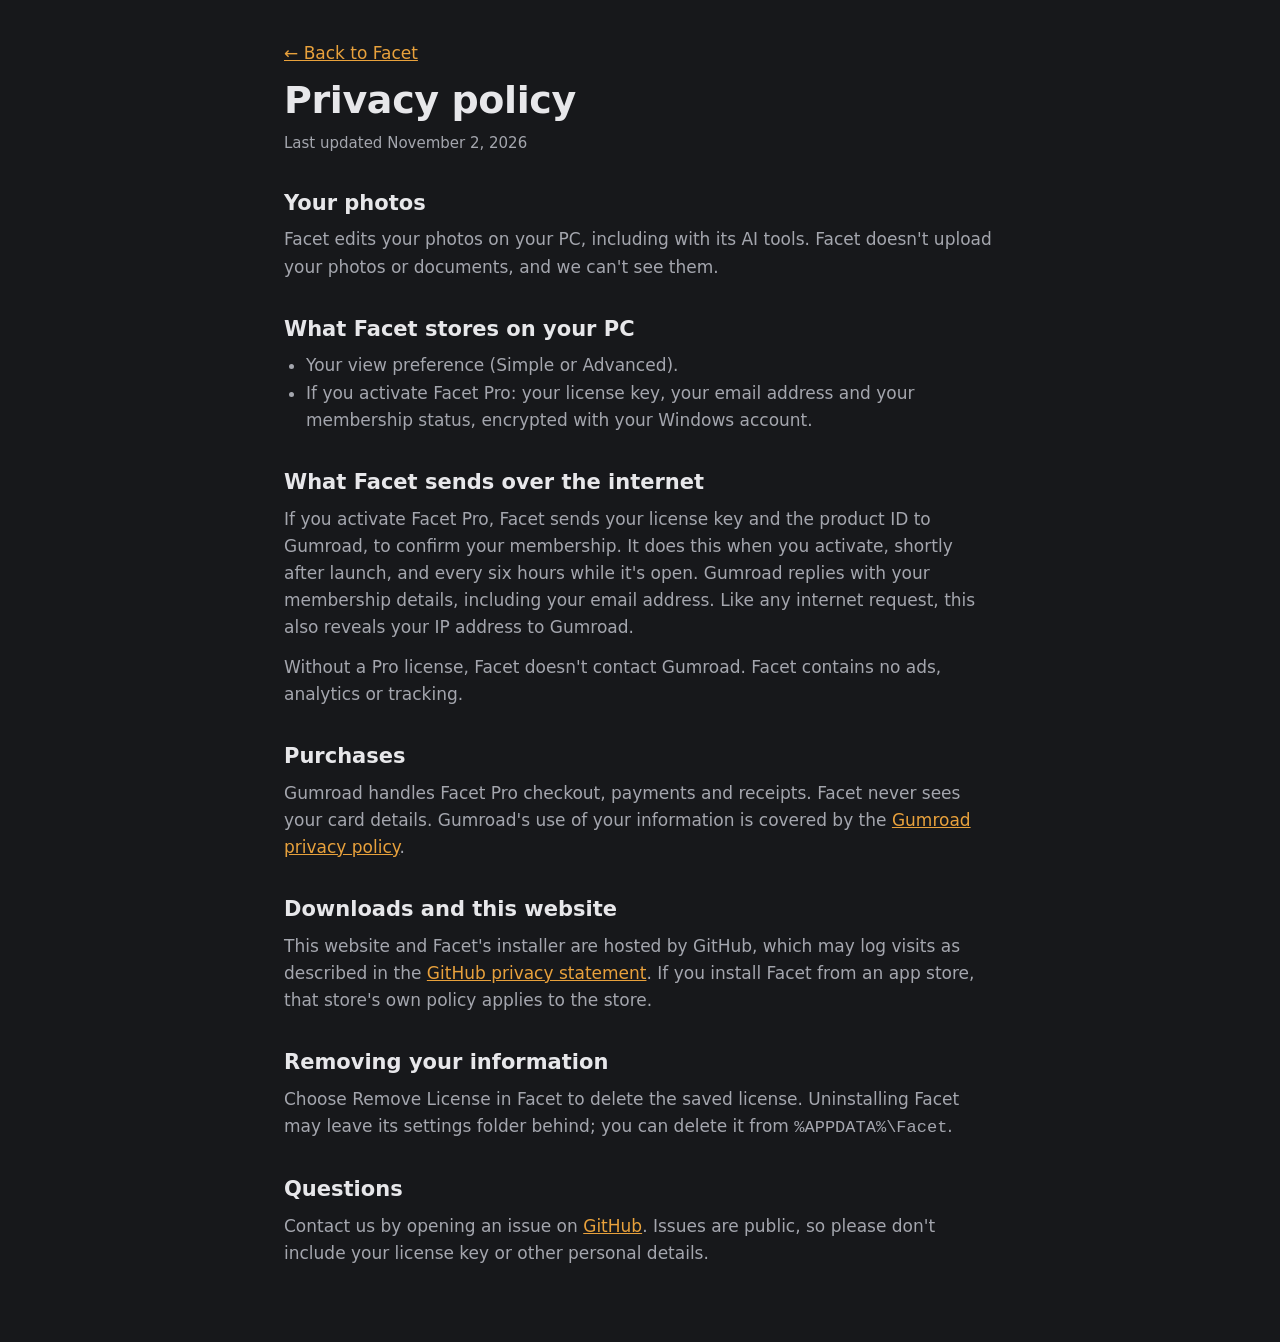
==== privacy.html @ eebb71c5 "Add privacy policy" ====
<!doctype html>
<html lang="en">
<head>
  <meta charset="utf-8">
  <meta name="viewport" content="width=device-width, initial-scale=1">
  <title>Facet privacy policy</title>
  <meta name="description" content="What the Facet photo editor does and doesn't do with your information.">
  <link rel="icon" href="icon.png">
  <style>
    :root { --bg: #17181b; --line: #36383e; --text: #e7e7ea; --muted: #a4a6ae; --accent: #e8a13c; }
    * { box-sizing: border-box; }
    body { margin: 0; background: var(--bg); color: var(--text); font: 17px/1.6 "Segoe UI Variable Text", "Segoe UI", system-ui, sans-serif; }
    main { width: min(760px, 100%); margin: 0 auto; padding: 40px 24px 64px; }
    a { color: var(--accent); }
    h1 { margin: 0 0 8px; font-size: 38px; line-height: 1.15; letter-spacing: -0.01em; }
    h2 { margin: 32px 0 6px; font-size: 21px; }
    p, li { color: var(--muted); }
    p { margin: 0 0 12px; }
    ul { margin: 0 0 12px; padding-left: 22px; }
    .updated { font-size: 15px; }
  </style>
</head>
<body>
  <main>
    <p><a href="./">← Back to Facet</a></p>
    <h1>Privacy policy</h1>
    <p class="updated">Last updated November 2, 2026</p>

    <h2>Your photos</h2>
    <p>Facet edits your photos on your PC, including with its AI tools. Facet doesn't upload your photos or documents, and we can't see them.</p>

    <h2>What Facet stores on your PC</h2>
    <ul>
      <li>Your view preference (Simple or Advanced).</li>
      <li>If you activate Facet Pro: your license key, your email address and your membership status, encrypted with your Windows account.</li>
    </ul>

    <h2>What Facet sends over the internet</h2>
    <p>If you activate Facet Pro, Facet sends your license key and the product ID to Gumroad, to confirm your membership. It does this when you activate, shortly after launch, and every six hours while it's open. Gumroad replies with your membership details, including your email address. Like any internet request, this also reveals your IP address to Gumroad.</p>
    <p>Without a Pro license, Facet doesn't contact Gumroad. Facet contains no ads, analytics or tracking.</p>

    <h2>Purchases</h2>
    <p>Gumroad handles Facet Pro checkout, payments and receipts. Facet never sees your card details. Gumroad's use of your information is covered by the <a href="https://gumroad.com/privacy">Gumroad privacy policy</a>.</p>

    <h2>Downloads and this website</h2>
    <p>This website and Facet's installer are hosted by GitHub, which may log visits as described in the <a href="https://docs.github.com/en/site-policy/privacy-policies/github-general-privacy-statement">GitHub privacy statement</a>. If you install Facet from an app store, that store's own policy applies to the store.</p>

    <h2>Removing your information</h2>
    <p>Choose Remove License in Facet to delete the saved license. Uninstalling Facet may leave its settings folder behind; you can delete it from <code>%APPDATA%\Facet</code>.</p>

    <h2>Questions</h2>
    <p>Contact us by opening an issue on <a href="https://github.com/ProsperTechnology/facet/issues">GitHub</a>. Issues are public, so please don't include your license key or other personal details.</p>
  </main>
</body>
</html>
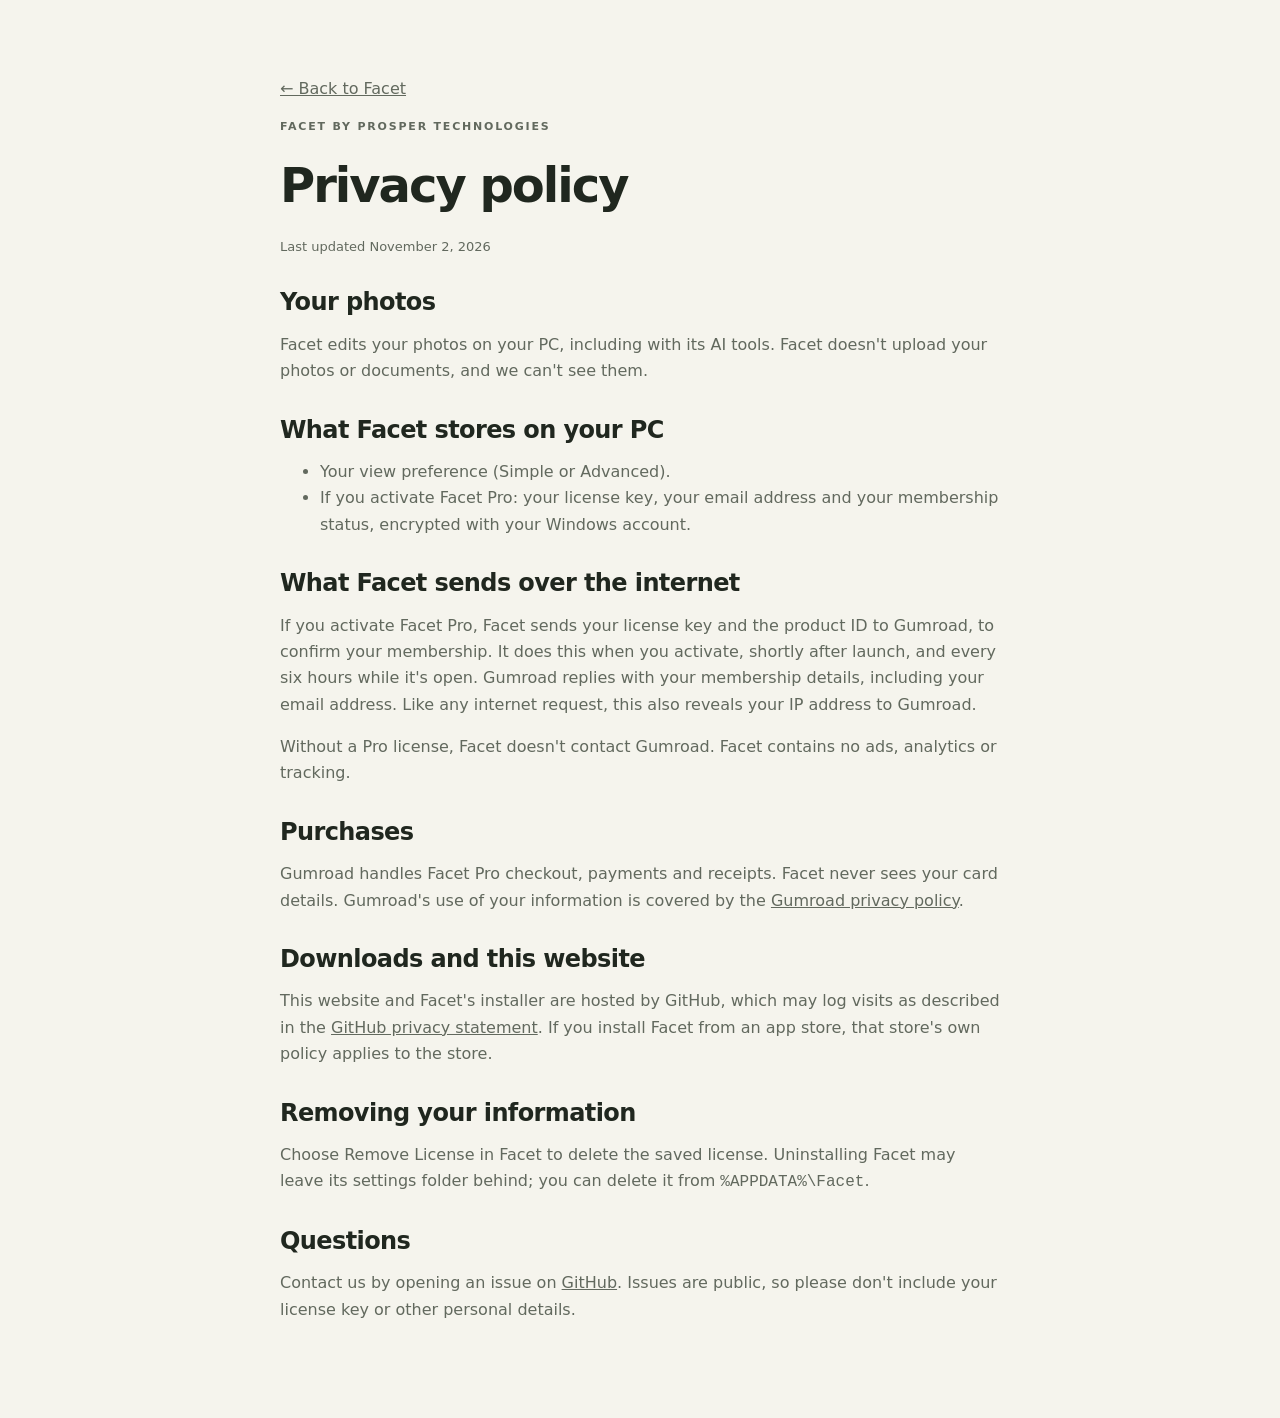
==== commit 82550213: "Modernize Facet website and repository presentation" ====
--- a/privacy.html
+++ b/privacy.html
@@ -6,23 +6,13 @@
   <title>Facet privacy policy</title>
   <meta name="description" content="What the Facet photo editor does and doesn't do with your information.">
   <link rel="icon" href="icon.png">
-  <style>
-    :root { --bg: #17181b; --line: #36383e; --text: #e7e7ea; --muted: #a4a6ae; --accent: #e8a13c; }
-    * { box-sizing: border-box; }
-    body { margin: 0; background: var(--bg); color: var(--text); font: 17px/1.6 "Segoe UI Variable Text", "Segoe UI", system-ui, sans-serif; }
-    main { width: min(760px, 100%); margin: 0 auto; padding: 40px 24px 64px; }
-    a { color: var(--accent); }
-    h1 { margin: 0 0 8px; font-size: 38px; line-height: 1.15; letter-spacing: -0.01em; }
-    h2 { margin: 32px 0 6px; font-size: 21px; }
-    p, li { color: var(--muted); }
-    p { margin: 0 0 12px; }
-    ul { margin: 0 0 12px; padding-left: 22px; }
-    .updated { font-size: 15px; }
-  </style>
+  <meta name="author" content="Prosper Technologies">
+  <link rel="stylesheet" href="styles.css">
 </head>
 <body>
-  <main>
+  <main class="wrap privacy-main">
     <p><a href="./">← Back to Facet</a></p>
+    <p class="eyebrow">FACET BY PROSPER TECHNOLOGIES</p>
     <h1>Privacy policy</h1>
     <p class="updated">Last updated November 2, 2026</p>
 
--- a/styles.css
+++ b/styles.css
@@ -0,0 +1,3 @@
+@charset "UTF-8";
+:root{--bg:#f5f4ed;--ink:#20271f;--muted:#62695e;--line:#d9ddd0;--accent:#d8f36a;--dark:#141b16}*{box-sizing:border-box}html{scroll-behavior:smooth;scroll-padding-top:28px}body{margin:0;background:var(--bg);color:var(--ink);font:16px/1.65 "Segoe UI Variable Text","Segoe UI",system-ui,sans-serif}a{color:inherit}a:focus-visible,summary:focus-visible{outline:3px solid #597125;outline-offset:5px}a:hover{text-underline-offset:5px}img{max-width:100%}.wrap{width:min(1240px,100%);margin:auto;padding-inline:40px}header .wrap{display:flex;align-items:center;justify-content:space-between;gap:24px;min-height:104px;border-bottom:1px solid var(--line)}.brand{display:flex;align-items:center;gap:10px;text-decoration:none;font-size:25px;font-weight:750;letter-spacing:-1px}.brand img{border-radius:8px}.brand-by{font-size:11px;letter-spacing:0;font-weight:500;max-width:90px;line-height:1.3;border-left:1px solid var(--line);padding-left:12px;margin-left:4px;color:var(--muted)}nav{display:flex;align-items:center;gap:30px}nav a{text-decoration:none;font-size:13px;font-weight:600}.nav-download{border:1px solid var(--ink);border-radius:30px;padding:9px 17px}.hero{display:grid;grid-template-columns:1fr 1fr;gap:44px;align-items:center;padding-block:84px 92px}.eyebrow{font-size:11px;letter-spacing:1.8px;font-weight:700;margin:0 0 24px}.hero .eyebrow{letter-spacing:1px;display:flex;align-items:center;gap:9px}.status-dot{width:7px;height:7px;border-radius:50%;background:#638532}h1{font-size:clamp(48px,5.4vw,76px);line-height:1.03;letter-spacing:-4px;margin:0 0 26px;font-weight:650}h1 em{font-family:Georgia,serif;font-weight:400;color:#627443}.lede{font-size:18px;line-height:1.7;max-width:430px;color:var(--muted);margin:0 0 30px}.actions{display:flex;align-items:center;gap:25px;flex-wrap:wrap}.button{display:inline-flex;justify-content:center;align-items:center;gap:24px;border:1px solid var(--ink);border-radius:30px;padding:14px 23px;font-weight:650;font-size:14px;text-decoration:none;transition:background .18s,transform .18s}.button:hover{background:#e8ebdf;transform:translateY(-2px)}.button.primary{background:var(--ink);color:#fff}.button.primary:hover{background:#3c4932}.text-link{font-size:14px;font-weight:600;text-decoration:none}.note{font-size:11px;color:var(--muted);margin:18px 0 0}.hero-art{background:#dce5cd;border-radius:18px;padding:24px 20px 20px;transform:rotate(1deg);box-shadow:0 24px 60px #20271f10}.art-heading{display:flex;justify-content:space-between;font-size:9px;letter-spacing:1.5px;font-weight:700;margin-bottom:28px}.preview-frame{overflow:hidden;border:5px solid #262e25;border-radius:10px;box-shadow:0 18px 26px #20271f26;transform:rotate(-2deg)}.shot{display:block;width:100%;height:auto}.art-caption{display:flex;align-items:center;gap:12px;margin-top:30px}.caption-mark{font-size:40px;line-height:1}.art-caption p{font-size:12px;line-height:1.5;margin:0}.local-badge{font-size:9px;margin-left:auto;border:1px solid #aab69a;border-radius:20px;padding:6px 9px;white-space:nowrap}.trust-strip{border-block:1px solid var(--line)}.trust-strip .wrap{display:flex;justify-content:space-between;align-items:center;gap:20px;padding-block:22px;flex-wrap:wrap}.trust-strip span{font-size:9px;letter-spacing:1.4px;color:var(--muted);font-weight:700}.trust-strip p{font-size:12px;margin:0}.trust-strip p:before{content:"✓";margin-right:9px;color:#627443}section{padding:88px 0}.section-heading{margin-bottom:40px}h2{font-size:clamp(32px,3.8vw,48px);font-weight:600;line-height:1.1;letter-spacing:-2px;margin:0 0 20px}.section-intro{color:var(--muted);max-width:470px;margin:0}.steps{display:grid;grid-template-columns:repeat(3,1fr);gap:32px;list-style:none;counter-reset:step;padding:0;margin:0}.steps li{counter-increment:step;border-top:1px solid var(--line);padding-top:24px}.steps li:before{content:"0" counter(step);display:block;font-size:13px;font-weight:600;color:#728359;margin-bottom:26px}h3{font-size:21px;letter-spacing:-.5px;margin:0 0 10px}.steps p{font-size:15px;color:var(--muted);margin:0;max-width:310px}#pricing{background:var(--dark);color:#f5f4ed}#pricing .eyebrow{color:var(--accent)}#pricing .section-intro{color:#b1b9ac}.plans{display:grid;grid-template-columns:1fr 1fr;gap:22px}.plan{display:flex;flex-direction:column;border:1px solid #495044;border-radius:18px;padding:34px}.plan.pro{background:var(--accent);color:var(--dark);border-color:var(--accent)}.plan-label{font-size:10px;font-weight:650;letter-spacing:1.5px;margin-bottom:24px}.plan h3{font-size:25px}.pill{font-size:10px;vertical-align:middle;letter-spacing:1px;border:1px solid #63742f;border-radius:20px;padding:4px 8px;margin-left:8px}.price{font-size:48px;letter-spacing:-2px;line-height:1.2;margin:14px 0 26px}.price span{font-size:14px;letter-spacing:0;font-weight:400}.plan ul{flex:1;list-style:none;margin:0 0 30px;padding:0}.plan li{font-size:14px;margin:10px 0;padding-left:23px;position:relative}.plan li:before{content:"✓";position:absolute;left:0}.plan:not(.pro) .button{border-color:#717a69;color:#f5f4ed}.plan:not(.pro) .button:hover{background:#303b2d}.faq .wrap{max-width:900px}.faq h2{margin-bottom:36px}details{border-bottom:1px solid var(--line);padding:20px 0}summary{cursor:pointer;font-weight:600;font-size:16px;list-style:none;display:flex;justify-content:space-between;gap:24px}summary::-webkit-details-marker{display:none}summary:after{content:"+";font-size:22px;line-height:1}details[open] summary:after{content:"−"}details p{color:var(--muted);font-size:15px;max-width:700px;margin:15px 30px 0 0}footer{border-top:1px solid var(--line);padding:34px 0}.footer-top{display:flex;align-items:center;gap:24px}.footer-top p{flex:1;color:var(--muted);font-size:13px}.footer-top>a:not(.brand){font-size:12px;text-decoration:none}.credits{color:var(--muted);font-size:11px;margin-top:25px}.credits p{margin:0 0 10px}.skip{position:absolute;top:-100px;left:20px;padding:10px;background:var(--accent);z-index:10}.skip:focus{top:10px}.privacy-main{max-width:800px;padding-block:60px 80px}.privacy-main h1{font-size:48px;letter-spacing:-2px}.privacy-main h2{font-size:24px;letter-spacing:-.6px;margin:32px 0 12px}.privacy-main p,.privacy-main li{color:var(--muted)}.updated{font-size:13px}
+@media(min-width:1400px){.hero{gap:65px}}@media(max-width:900px){.wrap{padding-inline:24px}.hero{gap:28px}h1{letter-spacing:-2.5px}.hero-art{padding:18px 14px}.local-badge{display:none}nav{gap:16px}.brand-by{display:none}.actions{gap:18px}.trust-strip .wrap{justify-content:center}.art-heading{letter-spacing:.7px}section{padding:64px 0}}@media(max-width:650px){header .wrap{min-height:80px}nav a:not(.nav-download){display:none}.hero{grid-template-columns:1fr;padding-block:48px;gap:40px}h1{font-size:58px}.hero-art{max-width:500px;transform:none}.art-heading{font-size:10px}.local-badge{display:block}.trust-strip .wrap{gap:12px 24px}.trust-strip span{width:100%;text-align:center}.steps,.plans{grid-template-columns:1fr}.steps{gap:28px}.steps li:before{margin-bottom:14px}.steps p{max-width:none}.plan{padding:26px}.footer-top{flex-wrap:wrap;gap:16px}.footer-top p{flex-basis:60%;margin:0}.section-heading{margin-bottom:30px}.privacy-main h1{font-size:40px}}@media(prefers-reduced-motion:reduce){html{scroll-behavior:auto}.button{transition:none}}
